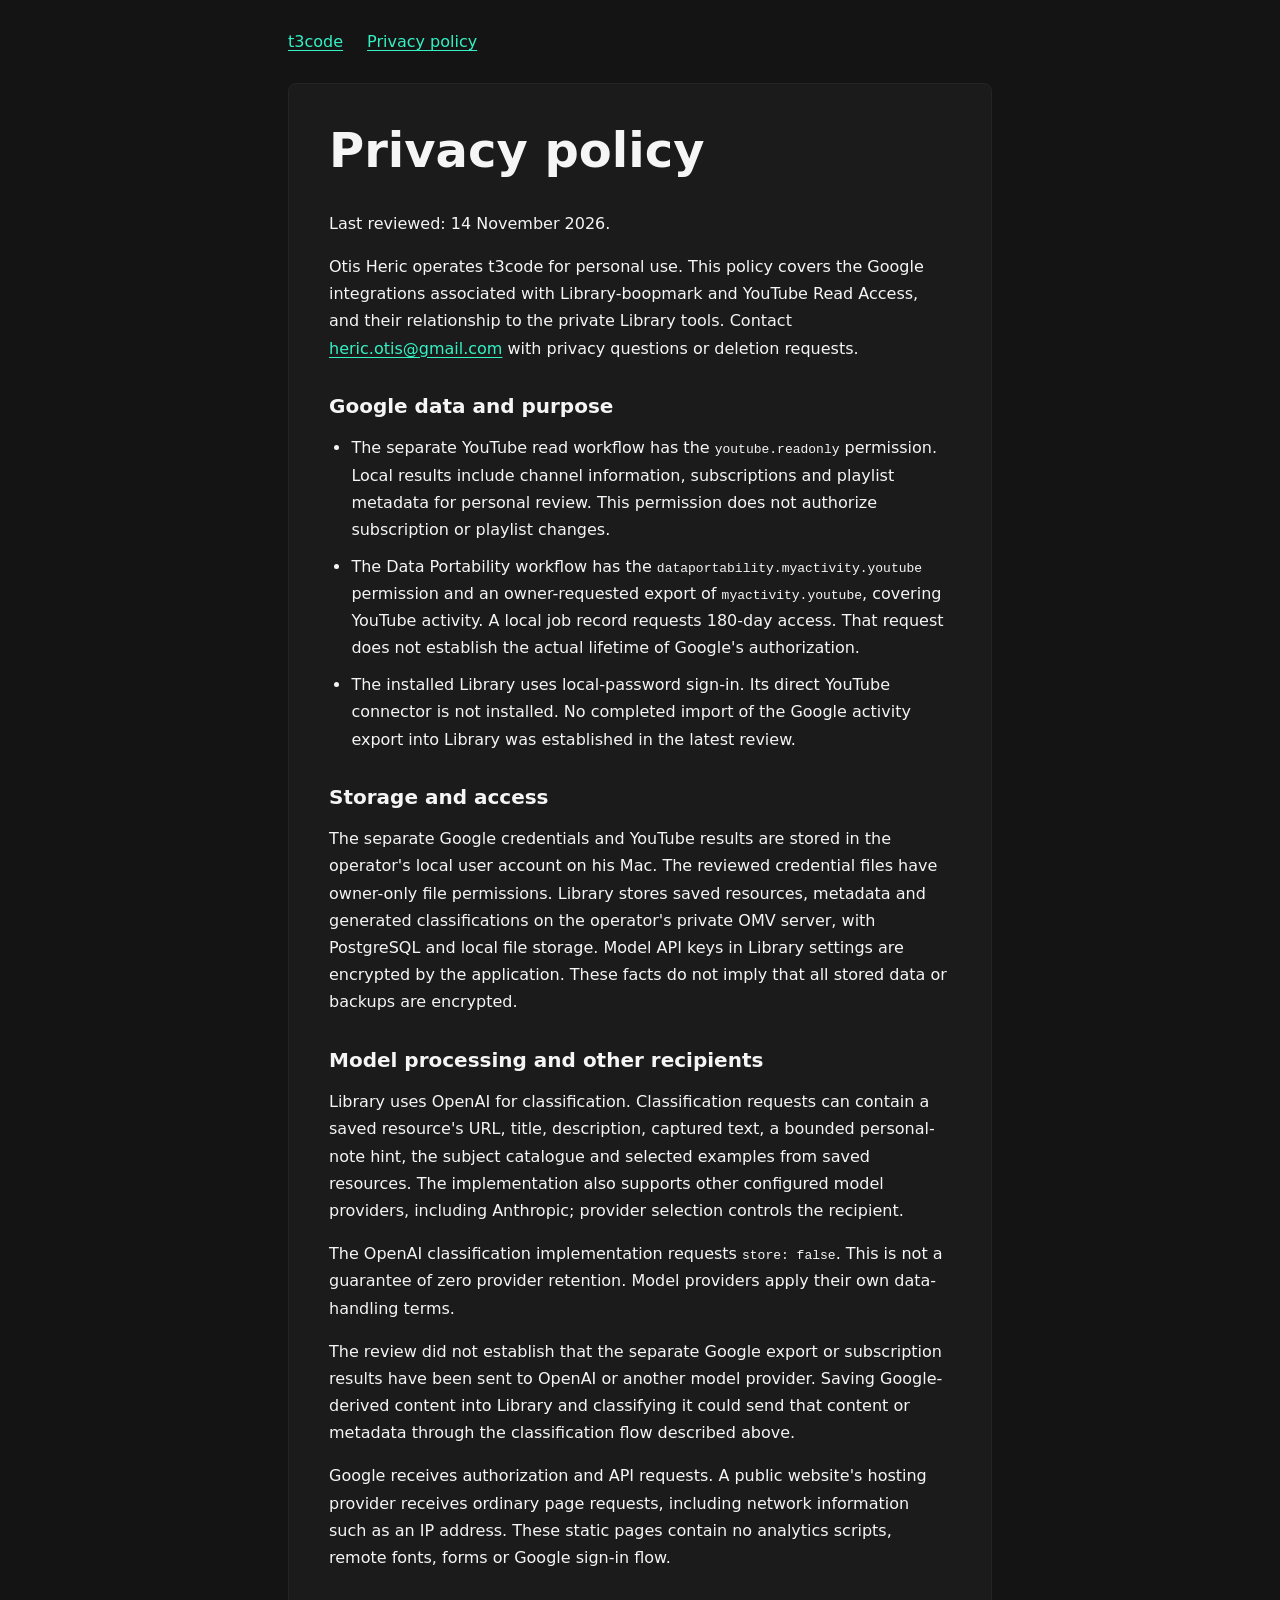
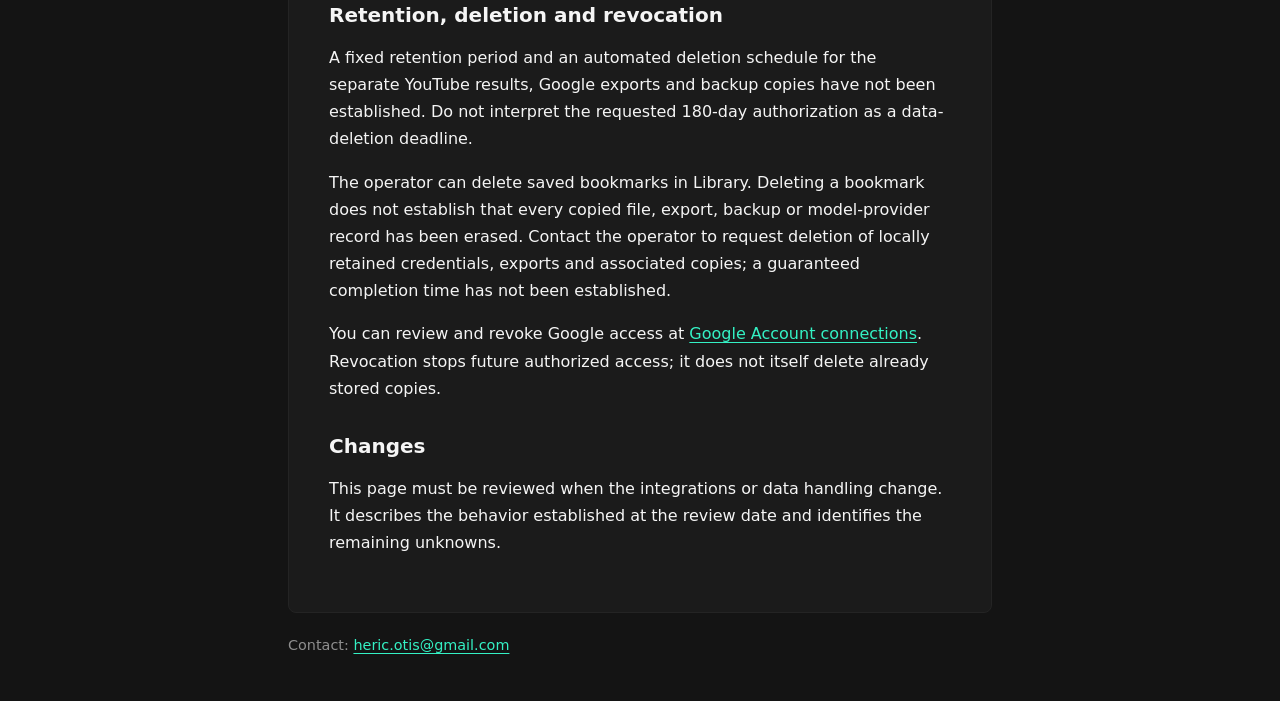
==== privacy/index.html @ d52d78f1 "Add t3code homepage and privacy policy" ====
<!doctype html>
<html lang="en">
<head>
  <meta charset="utf-8">
  <meta name="viewport" content="width=device-width, initial-scale=1">
  <meta name="referrer" content="no-referrer">
  <title>Privacy policy · t3code</title>
  <meta name="description" content="Data handling for the personal t3code Google integrations and Library tools.">
  <link rel="stylesheet" href="../style.css">
</head>
<body>
<header><nav aria-label="Main navigation"><a href="../">t3code</a><a href="./">Privacy policy</a></nav></header>
<main>
<h1>Privacy policy</h1>
<p>Last reviewed: <time datetime="2026-11-14">14 November 2026</time>.</p>
<p>Otis Heric operates t3code for personal use. This policy covers the Google integrations associated with Library-boopmark and YouTube Read Access, and their relationship to the private Library tools. Contact <a href="mailto:heric.otis@gmail.com">heric.otis@gmail.com</a> with privacy questions or deletion requests.</p>
<h2>Google data and purpose</h2>
<ul>
<li>The separate YouTube read workflow has the <code>youtube.readonly</code> permission. Local results include channel information, subscriptions and playlist metadata for personal review. This permission does not authorize subscription or playlist changes.</li>
<li>The Data Portability workflow has the <code>dataportability.myactivity.youtube</code> permission and an owner-requested export of <code>myactivity.youtube</code>, covering YouTube activity. A local job record requests 180-day access. That request does not establish the actual lifetime of Google's authorization.</li>
<li>The installed Library uses local-password sign-in. Its direct YouTube connector is not installed. No completed import of the Google activity export into Library was established in the latest review.</li>
</ul>
<h2>Storage and access</h2>
<p>The separate Google credentials and YouTube results are stored in the operator's local user account on his Mac. The reviewed credential files have owner-only file permissions. Library stores saved resources, metadata and generated classifications on the operator's private OMV server, with PostgreSQL and local file storage. Model API keys in Library settings are encrypted by the application. These facts do not imply that all stored data or backups are encrypted.</p>
<h2>Model processing and other recipients</h2>
<p>Library uses OpenAI for classification. Classification requests can contain a saved resource's URL, title, description, captured text, a bounded personal-note hint, the subject catalogue and selected examples from saved resources. The implementation also supports other configured model providers, including Anthropic; provider selection controls the recipient.</p>
<p>The OpenAI classification implementation requests <code>store: false</code>. This is not a guarantee of zero provider retention. Model providers apply their own data-handling terms.</p>
<p>The review did not establish that the separate Google export or subscription results have been sent to OpenAI or another model provider. Saving Google-derived content into Library and classifying it could send that content or metadata through the classification flow described above.</p>
<p>Google receives authorization and API requests. A public website's hosting provider receives ordinary page requests, including network information such as an IP address. These static pages contain no analytics scripts, remote fonts, forms or Google sign-in flow.</p>
<h2>Retention, deletion and revocation</h2>
<p>A fixed retention period and an automated deletion schedule for the separate YouTube results, Google exports and backup copies have not been established. Do not interpret the requested 180-day authorization as a data-deletion deadline.</p>
<p>The operator can delete saved bookmarks in Library. Deleting a bookmark does not establish that every copied file, export, backup or model-provider record has been erased. Contact the operator to request deletion of locally retained credentials, exports and associated copies; a guaranteed completion time has not been established.</p>
<p>You can review and revoke Google access at <a href="https://myaccount.google.com/connections">Google Account connections</a>. Revocation stops future authorized access; it does not itself delete already stored copies.</p>
<h2>Changes</h2>
<p>This page must be reviewed when the integrations or data handling change. It describes the behavior established at the review date and identifies the remaining unknowns.</p>
</main>
<footer>Contact: <a href="mailto:heric.otis@gmail.com">heric.otis@gmail.com</a></footer>
</body>
</html>
---- style.css ----
/* M4 Attention: exact semantic colors from the owner-supplied T3 theme. */
:root {
  color-scheme: dark;
  --canvas: oklch(0.191251 0 0);
  --surface: oklch(0.222129 0 0);
  --text: oklch(0.970151 0 0);
  --textMuted: oklch(0.646727 0 0);
  --border: oklch(0.260325 0 0);
  --focus: oklch(0.858008 0.157232 171.744);
  --accent: oklch(0.858008 0.157232 171.744);
  --codeBackground: oklch(0.222129 0 0);
  --codeForeground: oklch(0.970151 0 0);
  color: var(--text);
  background: var(--canvas);
  font-family: system-ui, sans-serif;
}
* { box-sizing: border-box; }
body { margin: 0; }
header, main, footer { width: min(100% - 2.5rem, 44rem); margin-inline: auto; }
header { padding-block: 2rem; }
nav { display: flex; flex-wrap: wrap; gap: 1.5rem; }
a { color: var(--accent); text-underline-offset: .2em; }
a:focus-visible { outline: 3px solid var(--focus); outline-offset: 5px; }
main { background: var(--surface); padding: clamp(1.25rem, 4vw, 2.5rem); border: 1px solid var(--border); border-radius: .5rem; }
h1 { font-size: clamp(2rem, 7vw, 3rem); line-height: 1.12; margin-top: 0; }
h2 { font-size: 1.25rem; margin-top: 2rem; }
p, li { line-height: 1.7; overflow-wrap: anywhere; }
li + li { margin-top: .6rem; }
ul { padding-left: 1.4rem; }
code { background: var(--codeBackground); color: var(--codeForeground); }
footer { padding-block: 1.5rem 3rem; font-size: .9rem; color: var(--textMuted); }
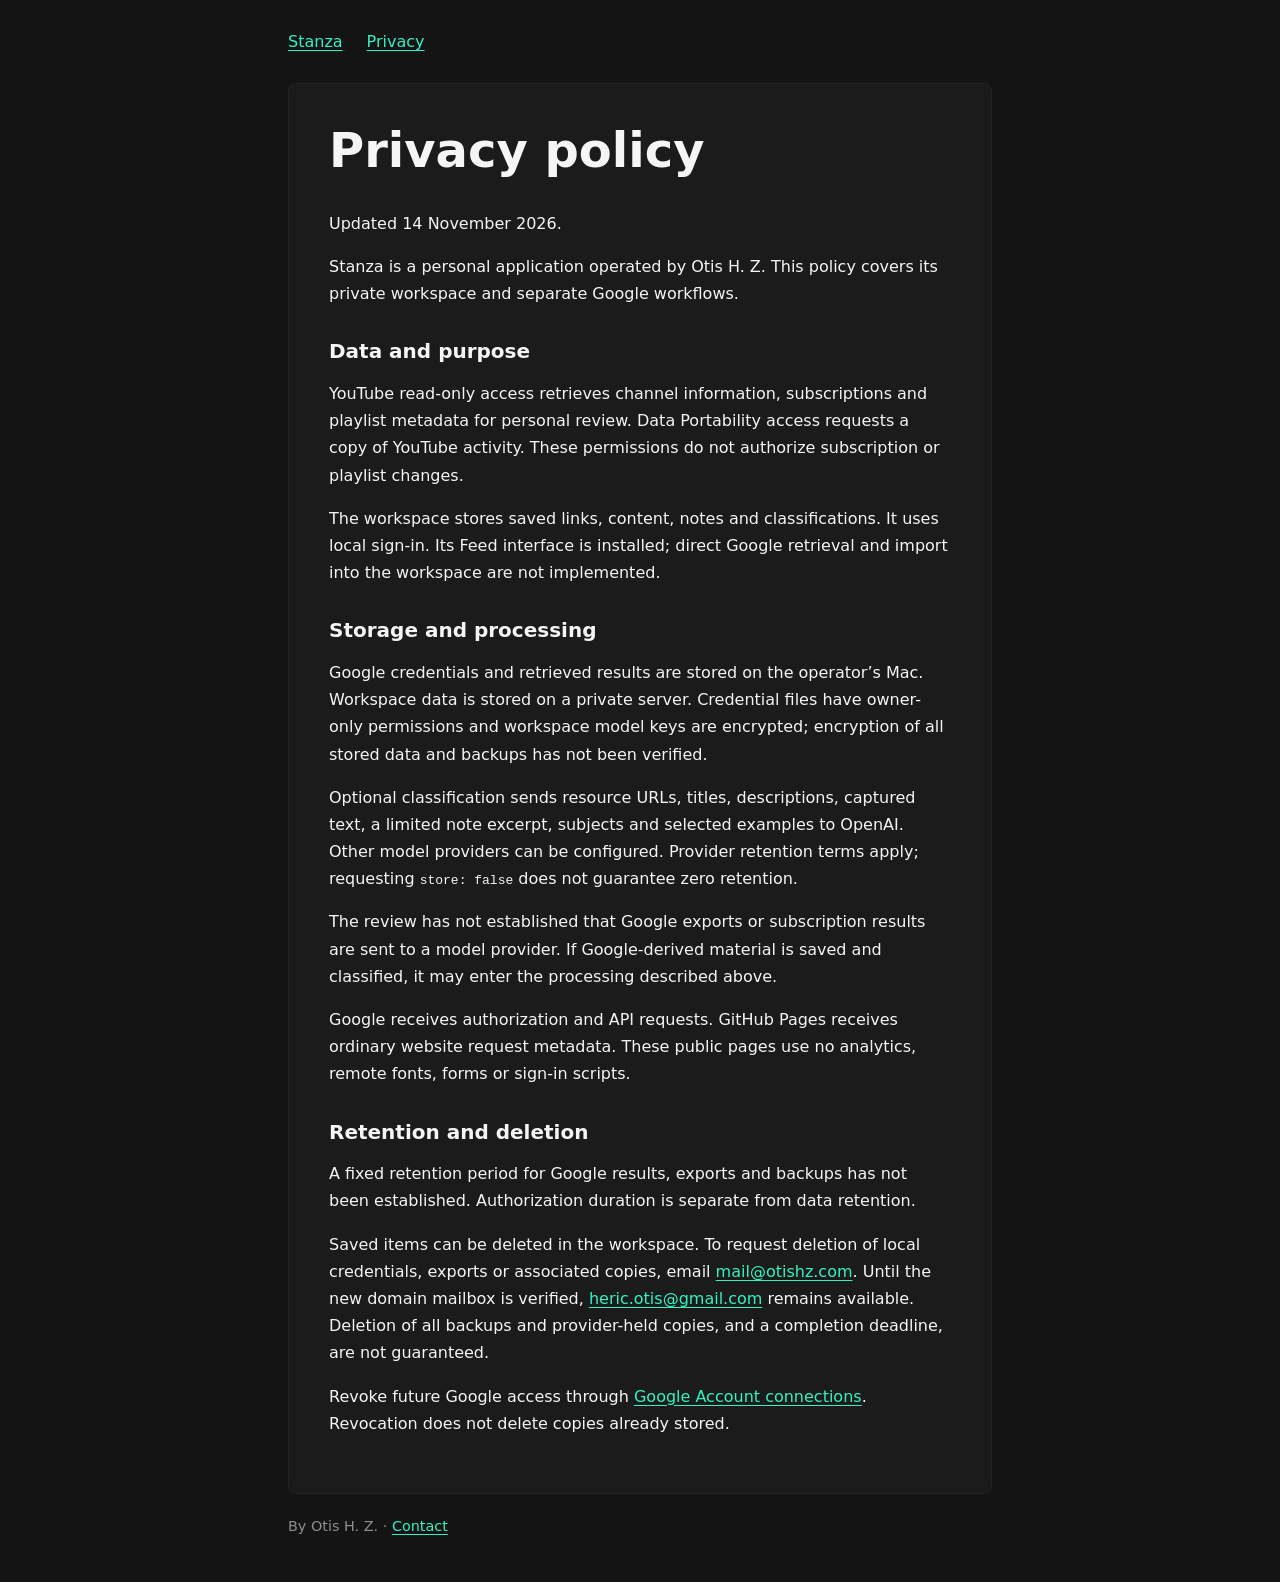
==== commit a778262f: "Publish Stanza app pages at /stanza/" ====
--- a/privacy/index.html
+++ b/privacy/index.html
@@ -1,39 +1,2 @@
 <!doctype html>
-<html lang="en">
-<head>
-  <meta charset="utf-8">
-  <meta name="viewport" content="width=device-width, initial-scale=1">
-  <meta name="referrer" content="no-referrer">
-  <title>Privacy policy · t3code</title>
-  <meta name="description" content="Data handling for the personal t3code Google integrations and Library tools.">
-  <link rel="stylesheet" href="../style.css">
-</head>
-<body>
-<header><nav aria-label="Main navigation"><a href="../">t3code</a><a href="./">Privacy policy</a></nav></header>
-<main>
-<h1>Privacy policy</h1>
-<p>Last reviewed: <time datetime="2026-11-14">14 November 2026</time>.</p>
-<p>Otis Heric operates t3code for personal use. This policy covers the Google integrations associated with Library-boopmark and YouTube Read Access, and their relationship to the private Library tools. Contact <a href="mailto:heric.otis@gmail.com">heric.otis@gmail.com</a> with privacy questions or deletion requests.</p>
-<h2>Google data and purpose</h2>
-<ul>
-<li>The separate YouTube read workflow has the <code>youtube.readonly</code> permission. Local results include channel information, subscriptions and playlist metadata for personal review. This permission does not authorize subscription or playlist changes.</li>
-<li>The Data Portability workflow has the <code>dataportability.myactivity.youtube</code> permission and an owner-requested export of <code>myactivity.youtube</code>, covering YouTube activity. A local job record requests 180-day access. That request does not establish the actual lifetime of Google's authorization.</li>
-<li>The installed Library uses local-password sign-in. Its direct YouTube connector is not installed. No completed import of the Google activity export into Library was established in the latest review.</li>
-</ul>
-<h2>Storage and access</h2>
-<p>The separate Google credentials and YouTube results are stored in the operator's local user account on his Mac. The reviewed credential files have owner-only file permissions. Library stores saved resources, metadata and generated classifications on the operator's private OMV server, with PostgreSQL and local file storage. Model API keys in Library settings are encrypted by the application. These facts do not imply that all stored data or backups are encrypted.</p>
-<h2>Model processing and other recipients</h2>
-<p>Library uses OpenAI for classification. Classification requests can contain a saved resource's URL, title, description, captured text, a bounded personal-note hint, the subject catalogue and selected examples from saved resources. The implementation also supports other configured model providers, including Anthropic; provider selection controls the recipient.</p>
-<p>The OpenAI classification implementation requests <code>store: false</code>. This is not a guarantee of zero provider retention. Model providers apply their own data-handling terms.</p>
-<p>The review did not establish that the separate Google export or subscription results have been sent to OpenAI or another model provider. Saving Google-derived content into Library and classifying it could send that content or metadata through the classification flow described above.</p>
-<p>Google receives authorization and API requests. A public website's hosting provider receives ordinary page requests, including network information such as an IP address. These static pages contain no analytics scripts, remote fonts, forms or Google sign-in flow.</p>
-<h2>Retention, deletion and revocation</h2>
-<p>A fixed retention period and an automated deletion schedule for the separate YouTube results, Google exports and backup copies have not been established. Do not interpret the requested 180-day authorization as a data-deletion deadline.</p>
-<p>The operator can delete saved bookmarks in Library. Deleting a bookmark does not establish that every copied file, export, backup or model-provider record has been erased. Contact the operator to request deletion of locally retained credentials, exports and associated copies; a guaranteed completion time has not been established.</p>
-<p>You can review and revoke Google access at <a href="https://myaccount.google.com/connections">Google Account connections</a>. Revocation stops future authorized access; it does not itself delete already stored copies.</p>
-<h2>Changes</h2>
-<p>This page must be reviewed when the integrations or data handling change. It describes the behavior established at the review date and identifies the remaining unknowns.</p>
-</main>
-<footer>Contact: <a href="mailto:heric.otis@gmail.com">heric.otis@gmail.com</a></footer>
-</body>
-</html>
+<html lang="en"><head><meta charset="utf-8"><meta name="viewport" content="width=device-width, initial-scale=1"><title>Stanza</title><meta http-equiv="refresh" content="0; url=/stanza/privacy/"><link rel="canonical" href="https://otishz.com/stanza/privacy/"></head><body><p><a href="/stanza/privacy/">Continue to Stanza</a></p></body></html>
